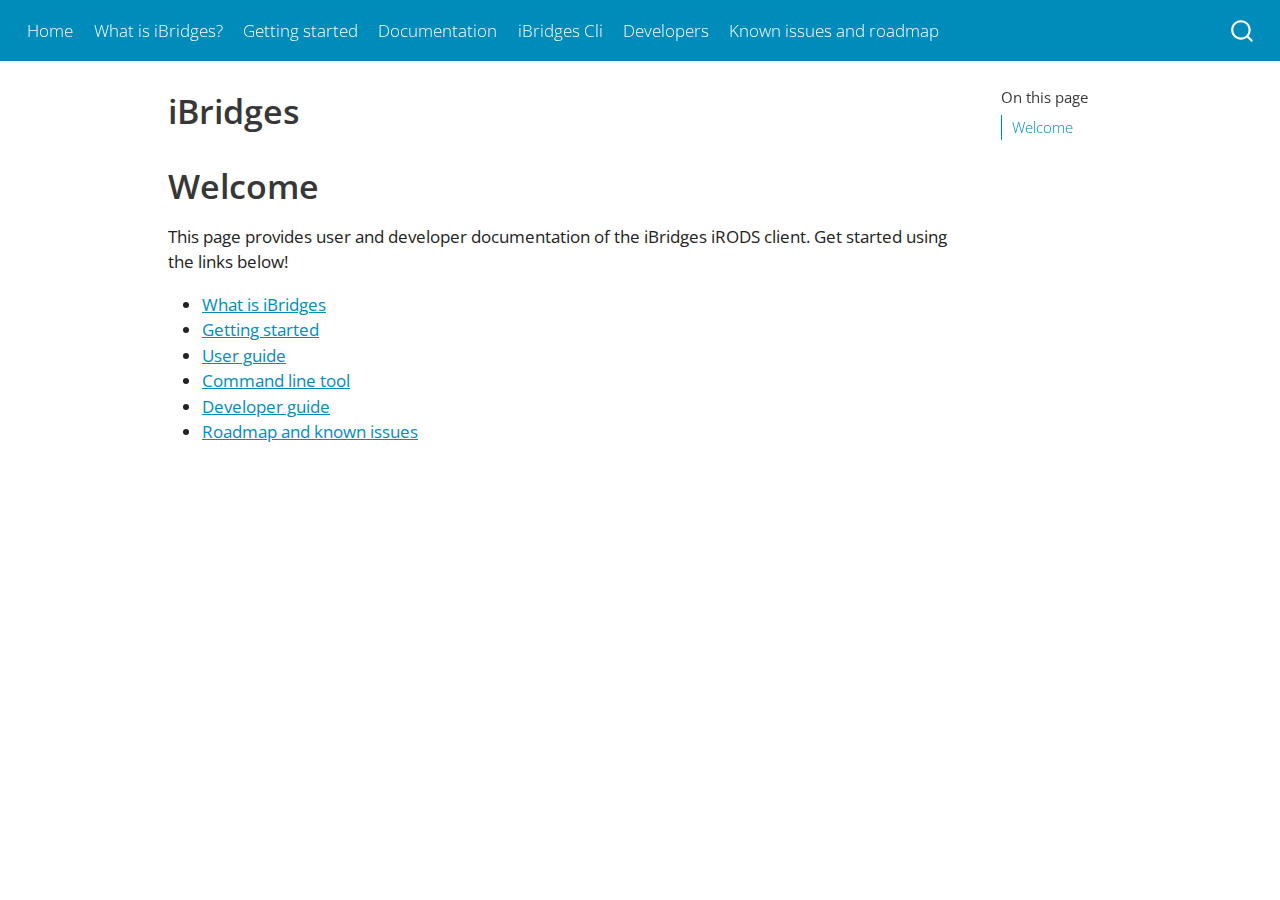
==== index.html @ d2ae9aab "Built site for gh-pages" ====
<!DOCTYPE html>
<html xmlns="http://www.w3.org/1999/xhtml" lang="en" xml:lang="en"><head>

<meta charset="utf-8">
<meta name="generator" content="quarto-1.3.361">

<meta name="viewport" content="width=device-width, initial-scale=1.0, user-scalable=yes">


<title>iBridges</title>
<style>
code{white-space: pre-wrap;}
span.smallcaps{font-variant: small-caps;}
div.columns{display: flex; gap: min(4vw, 1.5em);}
div.column{flex: auto; overflow-x: auto;}
div.hanging-indent{margin-left: 1.5em; text-indent: -1.5em;}
ul.task-list{list-style: none;}
ul.task-list li input[type="checkbox"] {
  width: 0.8em;
  margin: 0 0.8em 0.2em -1em; /* quarto-specific, see https://github.com/quarto-dev/quarto-cli/issues/4556 */ 
  vertical-align: middle;
}
</style>


<script src="site_libs/quarto-nav/quarto-nav.js"></script>
<script src="site_libs/quarto-nav/headroom.min.js"></script>
<script src="site_libs/clipboard/clipboard.min.js"></script>
<script src="site_libs/quarto-search/autocomplete.umd.js"></script>
<script src="site_libs/quarto-search/fuse.min.js"></script>
<script src="site_libs/quarto-search/quarto-search.js"></script>
<meta name="quarto:offset" content="./">
<script src="site_libs/quarto-html/quarto.js"></script>
<script src="site_libs/quarto-html/popper.min.js"></script>
<script src="site_libs/quarto-html/tippy.umd.min.js"></script>
<script src="site_libs/quarto-html/anchor.min.js"></script>
<link href="site_libs/quarto-html/tippy.css" rel="stylesheet">
<link href="site_libs/quarto-html/quarto-syntax-highlighting.css" rel="stylesheet" id="quarto-text-highlighting-styles">
<script src="site_libs/bootstrap/bootstrap.min.js"></script>
<link href="site_libs/bootstrap/bootstrap-icons.css" rel="stylesheet">
<link href="site_libs/bootstrap/bootstrap.min.css" rel="stylesheet" id="quarto-bootstrap" data-mode="light">
<script id="quarto-search-options" type="application/json">{
  "location": "navbar",
  "copy-button": false,
  "collapse-after": 3,
  "panel-placement": "end",
  "type": "overlay",
  "limit": 20,
  "language": {
    "search-no-results-text": "No results",
    "search-matching-documents-text": "matching documents",
    "search-copy-link-title": "Copy link to search",
    "search-hide-matches-text": "Hide additional matches",
    "search-more-match-text": "more match in this document",
    "search-more-matches-text": "more matches in this document",
    "search-clear-button-title": "Clear",
    "search-detached-cancel-button-title": "Cancel",
    "search-submit-button-title": "Submit",
    "search-label": "Search"
  }
}</script>


<link rel="stylesheet" href="_styles/styles.css">
</head>

<body class="nav-fixed">

<div id="quarto-search-results"></div>
  <header id="quarto-header" class="headroom fixed-top">
    <nav class="navbar navbar-expand-lg navbar-dark ">
      <div class="navbar-container container-fluid">
            <div id="quarto-search" class="" title="Search"></div>
          <button class="navbar-toggler" type="button" data-bs-toggle="collapse" data-bs-target="#navbarCollapse" aria-controls="navbarCollapse" aria-expanded="false" aria-label="Toggle navigation" onclick="if (window.quartoToggleHeadroom) { window.quartoToggleHeadroom(); }">
  <span class="navbar-toggler-icon"></span>
</button>
          <div class="collapse navbar-collapse" id="navbarCollapse">
            <ul class="navbar-nav navbar-nav-scroll me-auto">
  <li class="nav-item">
    <a class="nav-link active" href="./index.html" rel="" target="" aria-current="page">
 <span class="menu-text">Home</span></a>
  </li>  
  <li class="nav-item">
    <a class="nav-link" href="./docs/info.html" rel="" target="">
 <span class="menu-text">What is iBridges?</span></a>
  </li>  
  <li class="nav-item">
    <a class="nav-link" href="./docs/getting-started.html" rel="" target="">
 <span class="menu-text">Getting started</span></a>
  </li>  
  <li class="nav-item">
    <a class="nav-link" href="./docs/userdoc.html" rel="" target="">
 <span class="menu-text">Documentation</span></a>
  </li>  
  <li class="nav-item">
    <a class="nav-link" href="./docs/commandlineclient.html" rel="" target="">
 <span class="menu-text">iBridges Cli</span></a>
  </li>  
  <li class="nav-item">
    <a class="nav-link" href="./docs/developer.html" rel="" target="">
 <span class="menu-text">Developers</span></a>
  </li>  
  <li class="nav-item">
    <a class="nav-link" href="./docs/roadmap.html" rel="" target="">
 <span class="menu-text">Known issues and roadmap</span></a>
  </li>  
</ul>
            <div class="quarto-navbar-tools ms-auto">
</div>
          </div> <!-- /navcollapse -->
      </div> <!-- /container-fluid -->
    </nav>
</header>
<!-- content -->
<div id="quarto-content" class="quarto-container page-columns page-rows-contents page-layout-article page-navbar">
<!-- sidebar -->
<!-- margin-sidebar -->
    <div id="quarto-margin-sidebar" class="sidebar margin-sidebar">
        <nav id="TOC" role="doc-toc" class="toc-active">
    <h2 id="toc-title">On this page</h2>
   
  <ul>
  <li><a href="#welcome" id="toc-welcome" class="nav-link active" data-scroll-target="#welcome">Welcome</a></li>
  </ul>
</nav>
    </div>
<!-- main -->
<main class="content" id="quarto-document-content">

<header id="title-block-header" class="quarto-title-block default">
<div class="quarto-title">
<h1 class="title">iBridges</h1>
</div>



<div class="quarto-title-meta">

    
  
    
  </div>
  

</header>

<section id="welcome" class="level1">
<h1>Welcome</h1>
<p>This page provides user and developer documentation of the iBridges iRODS client. Get started using the links below!</p>
<ul>
<li><a href="./docs/info.html">What is iBridges</a></li>
<li><a href="./docs/getting-started.html">Getting started</a></li>
<li><a href="./docs/userdoc.html">User guide</a></li>
<li><a href="./docs/commandlineclient.html">Command line tool</a></li>
<li><a href="./docs/developer.html">Developer guide</a></li>
<li><a href="./docs/roadmap.html">Roadmap and known issues</a></li>
</ul>


</section>

</main> <!-- /main -->
<script id="quarto-html-after-body" type="application/javascript">
window.document.addEventListener("DOMContentLoaded", function (event) {
  const toggleBodyColorMode = (bsSheetEl) => {
    const mode = bsSheetEl.getAttribute("data-mode");
    const bodyEl = window.document.querySelector("body");
    if (mode === "dark") {
      bodyEl.classList.add("quarto-dark");
      bodyEl.classList.remove("quarto-light");
    } else {
      bodyEl.classList.add("quarto-light");
      bodyEl.classList.remove("quarto-dark");
    }
  }
  const toggleBodyColorPrimary = () => {
    const bsSheetEl = window.document.querySelector("link#quarto-bootstrap");
    if (bsSheetEl) {
      toggleBodyColorMode(bsSheetEl);
    }
  }
  toggleBodyColorPrimary();  
  const icon = "";
  const anchorJS = new window.AnchorJS();
  anchorJS.options = {
    placement: 'right',
    icon: icon
  };
  anchorJS.add('.anchored');
  const isCodeAnnotation = (el) => {
    for (const clz of el.classList) {
      if (clz.startsWith('code-annotation-')) {                     
        return true;
      }
    }
    return false;
  }
  const clipboard = new window.ClipboardJS('.code-copy-button', {
    text: function(trigger) {
      const codeEl = trigger.previousElementSibling.cloneNode(true);
      for (const childEl of codeEl.children) {
        if (isCodeAnnotation(childEl)) {
          childEl.remove();
        }
      }
      return codeEl.innerText;
    }
  });
  clipboard.on('success', function(e) {
    // button target
    const button = e.trigger;
    // don't keep focus
    button.blur();
    // flash "checked"
    button.classList.add('code-copy-button-checked');
    var currentTitle = button.getAttribute("title");
    button.setAttribute("title", "Copied!");
    let tooltip;
    if (window.bootstrap) {
      button.setAttribute("data-bs-toggle", "tooltip");
      button.setAttribute("data-bs-placement", "left");
      button.setAttribute("data-bs-title", "Copied!");
      tooltip = new bootstrap.Tooltip(button, 
        { trigger: "manual", 
          customClass: "code-copy-button-tooltip",
          offset: [0, -8]});
      tooltip.show();    
    }
    setTimeout(function() {
      if (tooltip) {
        tooltip.hide();
        button.removeAttribute("data-bs-title");
        button.removeAttribute("data-bs-toggle");
        button.removeAttribute("data-bs-placement");
      }
      button.setAttribute("title", currentTitle);
      button.classList.remove('code-copy-button-checked');
    }, 1000);
    // clear code selection
    e.clearSelection();
  });
  function tippyHover(el, contentFn) {
    const config = {
      allowHTML: true,
      content: contentFn,
      maxWidth: 500,
      delay: 100,
      arrow: false,
      appendTo: function(el) {
          return el.parentElement;
      },
      interactive: true,
      interactiveBorder: 10,
      theme: 'quarto',
      placement: 'bottom-start'
    };
    window.tippy(el, config); 
  }
  const noterefs = window.document.querySelectorAll('a[role="doc-noteref"]');
  for (var i=0; i<noterefs.length; i++) {
    const ref = noterefs[i];
    tippyHover(ref, function() {
      // use id or data attribute instead here
      let href = ref.getAttribute('data-footnote-href') || ref.getAttribute('href');
      try { href = new URL(href).hash; } catch {}
      const id = href.replace(/^#\/?/, "");
      const note = window.document.getElementById(id);
      return note.innerHTML;
    });
  }
      let selectedAnnoteEl;
      const selectorForAnnotation = ( cell, annotation) => {
        let cellAttr = 'data-code-cell="' + cell + '"';
        let lineAttr = 'data-code-annotation="' +  annotation + '"';
        const selector = 'span[' + cellAttr + '][' + lineAttr + ']';
        return selector;
      }
      const selectCodeLines = (annoteEl) => {
        const doc = window.document;
        const targetCell = annoteEl.getAttribute("data-target-cell");
        const targetAnnotation = annoteEl.getAttribute("data-target-annotation");
        const annoteSpan = window.document.querySelector(selectorForAnnotation(targetCell, targetAnnotation));
        const lines = annoteSpan.getAttribute("data-code-lines").split(",");
        const lineIds = lines.map((line) => {
          return targetCell + "-" + line;
        })
        let top = null;
        let height = null;
        let parent = null;
        if (lineIds.length > 0) {
            //compute the position of the single el (top and bottom and make a div)
            const el = window.document.getElementById(lineIds[0]);
            top = el.offsetTop;
            height = el.offsetHeight;
            parent = el.parentElement.parentElement;
          if (lineIds.length > 1) {
            const lastEl = window.document.getElementById(lineIds[lineIds.length - 1]);
            const bottom = lastEl.offsetTop + lastEl.offsetHeight;
            height = bottom - top;
          }
          if (top !== null && height !== null && parent !== null) {
            // cook up a div (if necessary) and position it 
            let div = window.document.getElementById("code-annotation-line-highlight");
            if (div === null) {
              div = window.document.createElement("div");
              div.setAttribute("id", "code-annotation-line-highlight");
              div.style.position = 'absolute';
              parent.appendChild(div);
            }
            div.style.top = top - 2 + "px";
            div.style.height = height + 4 + "px";
            let gutterDiv = window.document.getElementById("code-annotation-line-highlight-gutter");
            if (gutterDiv === null) {
              gutterDiv = window.document.createElement("div");
              gutterDiv.setAttribute("id", "code-annotation-line-highlight-gutter");
              gutterDiv.style.position = 'absolute';
              const codeCell = window.document.getElementById(targetCell);
              const gutter = codeCell.querySelector('.code-annotation-gutter');
              gutter.appendChild(gutterDiv);
            }
            gutterDiv.style.top = top - 2 + "px";
            gutterDiv.style.height = height + 4 + "px";
          }
          selectedAnnoteEl = annoteEl;
        }
      };
      const unselectCodeLines = () => {
        const elementsIds = ["code-annotation-line-highlight", "code-annotation-line-highlight-gutter"];
        elementsIds.forEach((elId) => {
          const div = window.document.getElementById(elId);
          if (div) {
            div.remove();
          }
        });
        selectedAnnoteEl = undefined;
      };
      // Attach click handler to the DT
      const annoteDls = window.document.querySelectorAll('dt[data-target-cell]');
      for (const annoteDlNode of annoteDls) {
        annoteDlNode.addEventListener('click', (event) => {
          const clickedEl = event.target;
          if (clickedEl !== selectedAnnoteEl) {
            unselectCodeLines();
            const activeEl = window.document.querySelector('dt[data-target-cell].code-annotation-active');
            if (activeEl) {
              activeEl.classList.remove('code-annotation-active');
            }
            selectCodeLines(clickedEl);
            clickedEl.classList.add('code-annotation-active');
          } else {
            // Unselect the line
            unselectCodeLines();
            clickedEl.classList.remove('code-annotation-active');
          }
        });
      }
  const findCites = (el) => {
    const parentEl = el.parentElement;
    if (parentEl) {
      const cites = parentEl.dataset.cites;
      if (cites) {
        return {
          el,
          cites: cites.split(' ')
        };
      } else {
        return findCites(el.parentElement)
      }
    } else {
      return undefined;
    }
  };
  var bibliorefs = window.document.querySelectorAll('a[role="doc-biblioref"]');
  for (var i=0; i<bibliorefs.length; i++) {
    const ref = bibliorefs[i];
    const citeInfo = findCites(ref);
    if (citeInfo) {
      tippyHover(citeInfo.el, function() {
        var popup = window.document.createElement('div');
        citeInfo.cites.forEach(function(cite) {
          var citeDiv = window.document.createElement('div');
          citeDiv.classList.add('hanging-indent');
          citeDiv.classList.add('csl-entry');
          var biblioDiv = window.document.getElementById('ref-' + cite);
          if (biblioDiv) {
            citeDiv.innerHTML = biblioDiv.innerHTML;
          }
          popup.appendChild(citeDiv);
        });
        return popup.innerHTML;
      });
    }
  }
});
</script>
</div> <!-- /content -->



</body></html>
---- site_libs/quarto-html/quarto-syntax-highlighting.css ----
/* quarto syntax highlight colors */
:root {
  --quarto-hl-ot-color: #003B4F;
  --quarto-hl-at-color: #657422;
  --quarto-hl-ss-color: #20794D;
  --quarto-hl-an-color: #5E5E5E;
  --quarto-hl-fu-color: #4758AB;
  --quarto-hl-st-color: #20794D;
  --quarto-hl-cf-color: #003B4F;
  --quarto-hl-op-color: #5E5E5E;
  --quarto-hl-er-color: #AD0000;
  --quarto-hl-bn-color: #AD0000;
  --quarto-hl-al-color: #AD0000;
  --quarto-hl-va-color: #111111;
  --quarto-hl-bu-color: inherit;
  --quarto-hl-ex-color: inherit;
  --quarto-hl-pp-color: #AD0000;
  --quarto-hl-in-color: #5E5E5E;
  --quarto-hl-vs-color: #20794D;
  --quarto-hl-wa-color: #5E5E5E;
  --quarto-hl-do-color: #5E5E5E;
  --quarto-hl-im-color: #00769E;
  --quarto-hl-ch-color: #20794D;
  --quarto-hl-dt-color: #AD0000;
  --quarto-hl-fl-color: #AD0000;
  --quarto-hl-co-color: #5E5E5E;
  --quarto-hl-cv-color: #5E5E5E;
  --quarto-hl-cn-color: #8f5902;
  --quarto-hl-sc-color: #5E5E5E;
  --quarto-hl-dv-color: #AD0000;
  --quarto-hl-kw-color: #003B4F;
}

/* other quarto variables */
:root {
  --quarto-font-monospace: SFMono-Regular, Menlo, Monaco, Consolas, "Liberation Mono", "Courier New", monospace;
}

pre > code.sourceCode > span {
  color: #003B4F;
}

code span {
  color: #003B4F;
}

code.sourceCode > span {
  color: #003B4F;
}

div.sourceCode,
div.sourceCode pre.sourceCode {
  color: #003B4F;
}

code span.ot {
  color: #003B4F;
  font-style: inherit;
}

code span.at {
  color: #657422;
  font-style: inherit;
}

code span.ss {
  color: #20794D;
  font-style: inherit;
}

code span.an {
  color: #5E5E5E;
  font-style: inherit;
}

code span.fu {
  color: #4758AB;
  font-style: inherit;
}

code span.st {
  color: #20794D;
  font-style: inherit;
}

code span.cf {
  color: #003B4F;
  font-style: inherit;
}

code span.op {
  color: #5E5E5E;
  font-style: inherit;
}

code span.er {
  color: #AD0000;
  font-style: inherit;
}

code span.bn {
  color: #AD0000;
  font-style: inherit;
}

code span.al {
  color: #AD0000;
  font-style: inherit;
}

code span.va {
  color: #111111;
  font-style: inherit;
}

code span.bu {
  font-style: inherit;
}

code span.ex {
  font-style: inherit;
}

code span.pp {
  color: #AD0000;
  font-style: inherit;
}

code span.in {
  color: #5E5E5E;
  font-style: inherit;
}

code span.vs {
  color: #20794D;
  font-style: inherit;
}

code span.wa {
  color: #5E5E5E;
  font-style: italic;
}

code span.do {
  color: #5E5E5E;
  font-style: italic;
}

code span.im {
  color: #00769E;
  font-style: inherit;
}

code span.ch {
  color: #20794D;
  font-style: inherit;
}

code span.dt {
  color: #AD0000;
  font-style: inherit;
}

code span.fl {
  color: #AD0000;
  font-style: inherit;
}

code span.co {
  color: #5E5E5E;
  font-style: inherit;
}

code span.cv {
  color: #5E5E5E;
  font-style: italic;
}

code span.cn {
  color: #8f5902;
  font-style: inherit;
}

code span.sc {
  color: #5E5E5E;
  font-style: inherit;
}

code span.dv {
  color: #AD0000;
  font-style: inherit;
}

code span.kw {
  color: #003B4F;
  font-style: inherit;
}

.prevent-inlining {
  content: "</";
}

/*# sourceMappingURL=debc5d5d77c3f9108843748ff7464032.css.map */
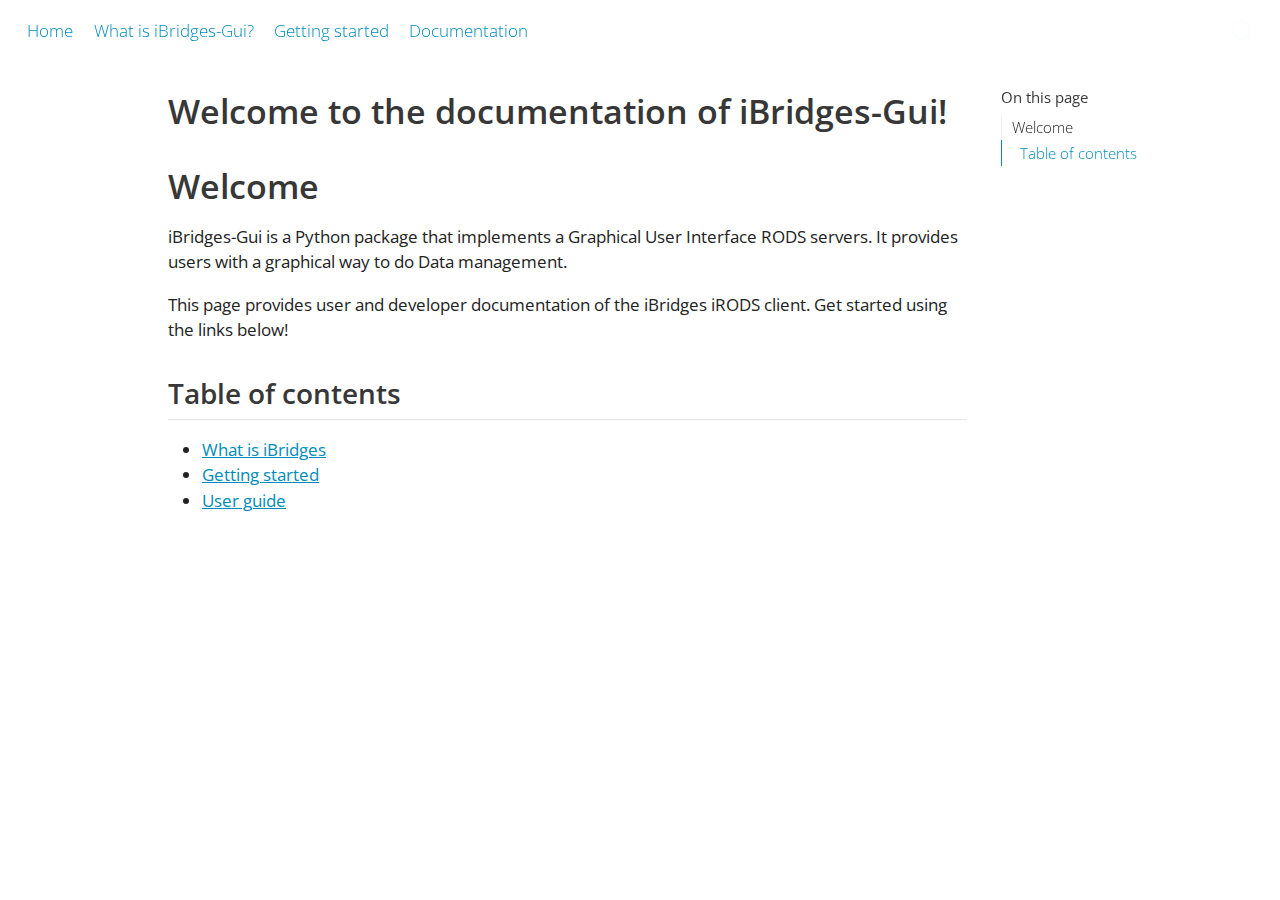
==== commit 982d6d6d: "Built site for gh-pages" ====
--- a/index.html
+++ b/index.html
@@ -2,12 +2,12 @@
 <html xmlns="http://www.w3.org/1999/xhtml" lang="en" xml:lang="en"><head>
 
 <meta charset="utf-8">
-<meta name="generator" content="quarto-1.3.361">
+<meta name="generator" content="quarto-1.4.556">
 
 <meta name="viewport" content="width=device-width, initial-scale=1.0, user-scalable=yes">
 
 
-<title>iBridges</title>
+<title>Welcome to the documentation of iBridges-Gui!</title>
 <style>
 code{white-space: pre-wrap;}
 span.smallcaps{font-variant: small-caps;}
@@ -45,7 +45,13 @@
   "collapse-after": 3,
   "panel-placement": "end",
   "type": "overlay",
-  "limit": 20,
+  "limit": 50,
+  "keyboard-shortcut": [
+    "f",
+    "/",
+    "s"
+  ],
+  "show-item-context": false,
   "language": {
     "search-no-results-text": "No results",
     "search-matching-documents-text": "matching documents",
@@ -54,6 +60,7 @@
     "search-more-match-text": "more match in this document",
     "search-more-matches-text": "more matches in this document",
     "search-clear-button-title": "Clear",
+    "search-text-placeholder": "",
     "search-detached-cancel-button-title": "Cancel",
     "search-submit-button-title": "Submit",
     "search-label": "Search"
@@ -68,7 +75,7 @@
 
 <div id="quarto-search-results"></div>
   <header id="quarto-header" class="headroom fixed-top">
-    <nav class="navbar navbar-expand-lg navbar-dark ">
+    <nav class="navbar navbar-expand-lg " data-bs-theme="dark">
       <div class="navbar-container container-fluid">
             <div id="quarto-search" class="" title="Search"></div>
           <button class="navbar-toggler" type="button" data-bs-toggle="collapse" data-bs-target="#navbarCollapse" aria-controls="navbarCollapse" aria-expanded="false" aria-label="Toggle navigation" onclick="if (window.quartoToggleHeadroom) { window.quartoToggleHeadroom(); }">
@@ -77,37 +84,25 @@
           <div class="collapse navbar-collapse" id="navbarCollapse">
             <ul class="navbar-nav navbar-nav-scroll me-auto">
   <li class="nav-item">
-    <a class="nav-link active" href="./index.html" rel="" target="" aria-current="page">
- <span class="menu-text">Home</span></a>
+    <a class="nav-link active" href="./index.html" aria-current="page"> 
+<span class="menu-text">Home</span></a>
   </li>  
   <li class="nav-item">
-    <a class="nav-link" href="./docs/info.html" rel="" target="">
- <span class="menu-text">What is iBridges?</span></a>
+    <a class="nav-link" href="./docs/info.html"> 
+<span class="menu-text">What is iBridges-Gui?</span></a>
   </li>  
   <li class="nav-item">
-    <a class="nav-link" href="./docs/getting-started.html" rel="" target="">
- <span class="menu-text">Getting started</span></a>
+    <a class="nav-link" href="./docs/getting-started.html"> 
+<span class="menu-text">Getting started</span></a>
   </li>  
   <li class="nav-item">
-    <a class="nav-link" href="./docs/userdoc.html" rel="" target="">
- <span class="menu-text">Documentation</span></a>
-  </li>  
-  <li class="nav-item">
-    <a class="nav-link" href="./docs/commandlineclient.html" rel="" target="">
- <span class="menu-text">iBridges Cli</span></a>
-  </li>  
-  <li class="nav-item">
-    <a class="nav-link" href="./docs/developer.html" rel="" target="">
- <span class="menu-text">Developers</span></a>
-  </li>  
-  <li class="nav-item">
-    <a class="nav-link" href="./docs/roadmap.html" rel="" target="">
- <span class="menu-text">Known issues and roadmap</span></a>
+    <a class="nav-link" href="./docs/userdoc.html"> 
+<span class="menu-text">Documentation</span></a>
   </li>  
 </ul>
-            <div class="quarto-navbar-tools ms-auto">
+          </div> <!-- /navcollapse -->
+          <div class="quarto-navbar-tools">
 </div>
-          </div> <!-- /navcollapse -->
       </div> <!-- /container-fluid -->
     </nav>
 </header>
@@ -120,7 +115,10 @@
     <h2 id="toc-title">On this page</h2>
    
   <ul>
-  <li><a href="#welcome" id="toc-welcome" class="nav-link active" data-scroll-target="#welcome">Welcome</a></li>
+  <li><a href="#welcome" id="toc-welcome" class="nav-link active" data-scroll-target="#welcome">Welcome</a>
+  <ul class="collapse">
+  <li><a href="#table-of-contents" id="toc-table-of-contents" class="nav-link" data-scroll-target="#table-of-contents">Table of contents</a></li>
+  </ul></li>
   </ul>
 </nav>
     </div>
@@ -129,7 +127,7 @@
 
 <header id="title-block-header" class="quarto-title-block default">
 <div class="quarto-title">
-<h1 class="title">iBridges</h1>
+<h1 class="title">Welcome to the documentation of iBridges-Gui!</h1>
 </div>
 
 
@@ -142,21 +140,24 @@
   </div>
   
 
+
 </header>
+
 
 <section id="welcome" class="level1">
 <h1>Welcome</h1>
+<p>iBridges-Gui is a Python package that implements a Graphical User Interface RODS servers. It provides users with a graphical way to do Data management.</p>
 <p>This page provides user and developer documentation of the iBridges iRODS client. Get started using the links below!</p>
+<section id="table-of-contents" class="level2">
+<h2 class="anchored" data-anchor-id="table-of-contents">Table of contents</h2>
 <ul>
 <li><a href="./docs/info.html">What is iBridges</a></li>
 <li><a href="./docs/getting-started.html">Getting started</a></li>
 <li><a href="./docs/userdoc.html">User guide</a></li>
-<li><a href="./docs/commandlineclient.html">Command line tool</a></li>
-<li><a href="./docs/developer.html">Developer guide</a></li>
-<li><a href="./docs/roadmap.html">Roadmap and known issues</a></li>
 </ul>
 
 
+</section>
 </section>
 
 </main> <!-- /main -->
@@ -239,10 +240,27 @@
     // clear code selection
     e.clearSelection();
   });
-  function tippyHover(el, contentFn) {
+    var localhostRegex = new RegExp(/^(?:http|https):\/\/localhost\:?[0-9]*\//);
+    var mailtoRegex = new RegExp(/^mailto:/);
+      var filterRegex = new RegExp("https:\/\/chStaiger\.github\.io\/iBridges-Gui\/");
+    var isInternal = (href) => {
+        return filterRegex.test(href) || localhostRegex.test(href) || mailtoRegex.test(href);
+    }
+    // Inspect non-navigation links and adorn them if external
+ 	var links = window.document.querySelectorAll('a[href]:not(.nav-link):not(.navbar-brand):not(.toc-action):not(.sidebar-link):not(.sidebar-item-toggle):not(.pagination-link):not(.no-external):not([aria-hidden]):not(.dropdown-item):not(.quarto-navigation-tool)');
+    for (var i=0; i<links.length; i++) {
+      const link = links[i];
+      if (!isInternal(link.href)) {
+        // undo the damage that might have been done by quarto-nav.js in the case of
+        // links that we want to consider external
+        if (link.dataset.originalHref !== undefined) {
+          link.href = link.dataset.originalHref;
+        }
+      }
+    }
+  function tippyHover(el, contentFn, onTriggerFn, onUntriggerFn) {
     const config = {
       allowHTML: true,
-      content: contentFn,
       maxWidth: 500,
       delay: 100,
       arrow: false,
@@ -252,8 +270,17 @@
       interactive: true,
       interactiveBorder: 10,
       theme: 'quarto',
-      placement: 'bottom-start'
+      placement: 'bottom-start',
     };
+    if (contentFn) {
+      config.content = contentFn;
+    }
+    if (onTriggerFn) {
+      config.onTrigger = onTriggerFn;
+    }
+    if (onUntriggerFn) {
+      config.onUntrigger = onUntriggerFn;
+    }
     window.tippy(el, config); 
   }
   const noterefs = window.document.querySelectorAll('a[role="doc-noteref"]');
@@ -265,7 +292,130 @@
       try { href = new URL(href).hash; } catch {}
       const id = href.replace(/^#\/?/, "");
       const note = window.document.getElementById(id);
-      return note.innerHTML;
+      if (note) {
+        return note.innerHTML;
+      } else {
+        return "";
+      }
+    });
+  }
+  const xrefs = window.document.querySelectorAll('a.quarto-xref');
+  const processXRef = (id, note) => {
+    // Strip column container classes
+    const stripColumnClz = (el) => {
+      el.classList.remove("page-full", "page-columns");
+      if (el.children) {
+        for (const child of el.children) {
+          stripColumnClz(child);
+        }
+      }
+    }
+    stripColumnClz(note)
+    if (id === null || id.startsWith('sec-')) {
+      // Special case sections, only their first couple elements
+      const container = document.createElement("div");
+      if (note.children && note.children.length > 2) {
+        container.appendChild(note.children[0].cloneNode(true));
+        for (let i = 1; i < note.children.length; i++) {
+          const child = note.children[i];
+          if (child.tagName === "P" && child.innerText === "") {
+            continue;
+          } else {
+            container.appendChild(child.cloneNode(true));
+            break;
+          }
+        }
+        if (window.Quarto?.typesetMath) {
+          window.Quarto.typesetMath(container);
+        }
+        return container.innerHTML
+      } else {
+        if (window.Quarto?.typesetMath) {
+          window.Quarto.typesetMath(note);
+        }
+        return note.innerHTML;
+      }
+    } else {
+      // Remove any anchor links if they are present
+      const anchorLink = note.querySelector('a.anchorjs-link');
+      if (anchorLink) {
+        anchorLink.remove();
+      }
+      if (window.Quarto?.typesetMath) {
+        window.Quarto.typesetMath(note);
+      }
+      // TODO in 1.5, we should make sure this works without a callout special case
+      if (note.classList.contains("callout")) {
+        return note.outerHTML;
+      } else {
+        return note.innerHTML;
+      }
+    }
+  }
+  for (var i=0; i<xrefs.length; i++) {
+    const xref = xrefs[i];
+    tippyHover(xref, undefined, function(instance) {
+      instance.disable();
+      let url = xref.getAttribute('href');
+      let hash = undefined; 
+      if (url.startsWith('#')) {
+        hash = url;
+      } else {
+        try { hash = new URL(url).hash; } catch {}
+      }
+      if (hash) {
+        const id = hash.replace(/^#\/?/, "");
+        const note = window.document.getElementById(id);
+        if (note !== null) {
+          try {
+            const html = processXRef(id, note.cloneNode(true));
+            instance.setContent(html);
+          } finally {
+            instance.enable();
+            instance.show();
+          }
+        } else {
+          // See if we can fetch this
+          fetch(url.split('#')[0])
+          .then(res => res.text())
+          .then(html => {
+            const parser = new DOMParser();
+            const htmlDoc = parser.parseFromString(html, "text/html");
+            const note = htmlDoc.getElementById(id);
+            if (note !== null) {
+              const html = processXRef(id, note);
+              instance.setContent(html);
+            } 
+          }).finally(() => {
+            instance.enable();
+            instance.show();
+          });
+        }
+      } else {
+        // See if we can fetch a full url (with no hash to target)
+        // This is a special case and we should probably do some content thinning / targeting
+        fetch(url)
+        .then(res => res.text())
+        .then(html => {
+          const parser = new DOMParser();
+          const htmlDoc = parser.parseFromString(html, "text/html");
+          const note = htmlDoc.querySelector('main.content');
+          if (note !== null) {
+            // This should only happen for chapter cross references
+            // (since there is no id in the URL)
+            // remove the first header
+            if (note.children.length > 0 && note.children[0].tagName === "HEADER") {
+              note.children[0].remove();
+            }
+            const html = processXRef(null, note);
+            instance.setContent(html);
+          } 
+        }).finally(() => {
+          instance.enable();
+          instance.show();
+        });
+      }
+    }, function(instance) {
     });
   }
       let selectedAnnoteEl;
@@ -309,6 +459,7 @@
             }
             div.style.top = top - 2 + "px";
             div.style.height = height + 4 + "px";
+            div.style.left = 0;
             let gutterDiv = window.document.getElementById("code-annotation-line-highlight-gutter");
             if (gutterDiv === null) {
               gutterDiv = window.document.createElement("div");
@@ -334,6 +485,32 @@
         });
         selectedAnnoteEl = undefined;
       };
+        // Handle positioning of the toggle
+    window.addEventListener(
+      "resize",
+      throttle(() => {
+        elRect = undefined;
+        if (selectedAnnoteEl) {
+          selectCodeLines(selectedAnnoteEl);
+        }
+      }, 10)
+    );
+    function throttle(fn, ms) {
+    let throttle = false;
+    let timer;
+      return (...args) => {
+        if(!throttle) { // first call gets through
+            fn.apply(this, args);
+            throttle = true;
+        } else { // all the others get throttled
+            if(timer) clearTimeout(timer); // cancel #2
+            timer = setTimeout(() => {
+              fn.apply(this, args);
+              timer = throttle = false;
+            }, ms);
+        }
+      };
+    }
       // Attach click handler to the DT
       const annoteDls = window.document.querySelectorAll('dt[data-target-cell]');
       for (const annoteDlNode of annoteDls) {
@@ -397,4 +574,5 @@
 
 
 
+
 </body></html>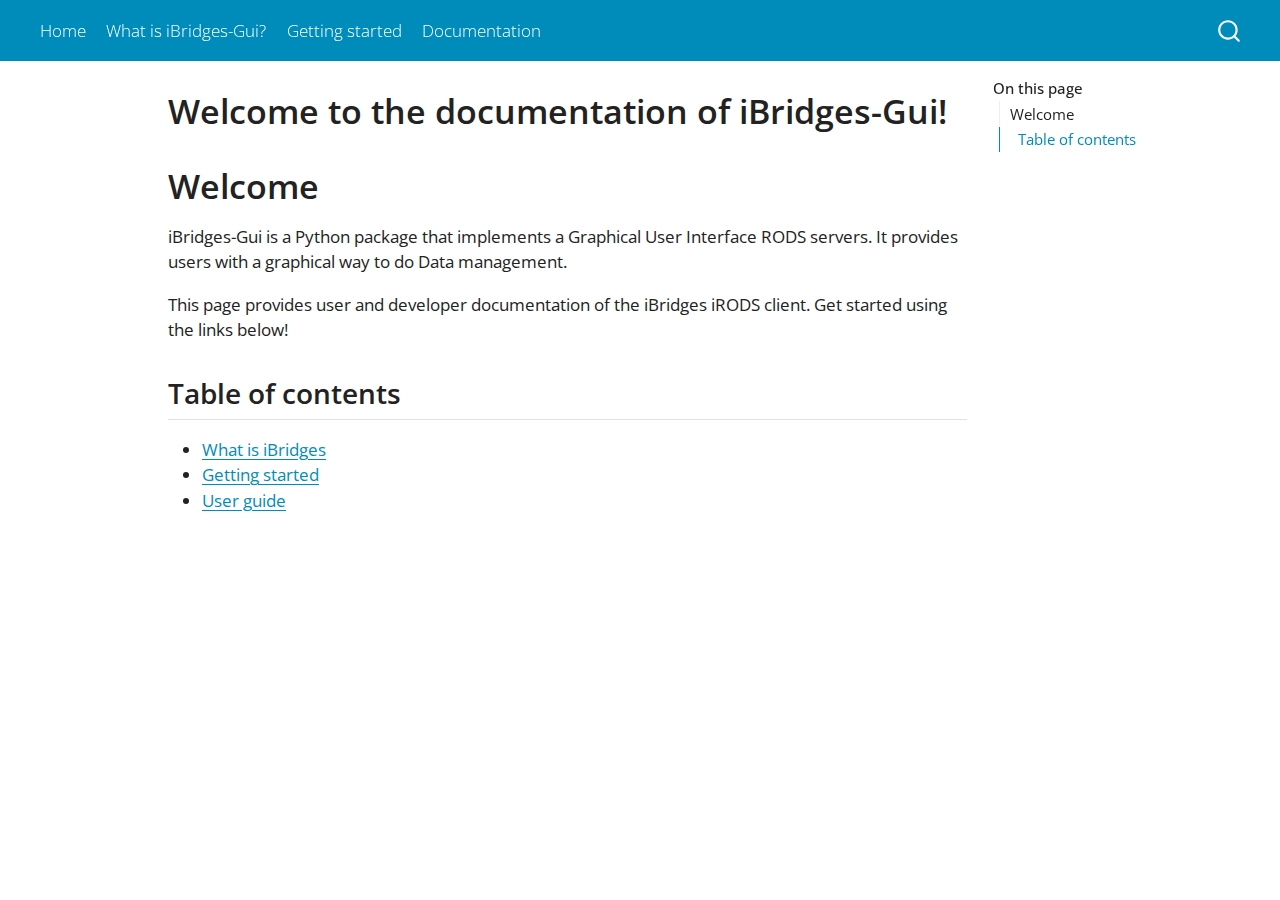
==== commit d9aae085: "Built site for gh-pages" ====
--- a/index.html
+++ b/index.html
@@ -2,7 +2,7 @@
 <html xmlns="http://www.w3.org/1999/xhtml" lang="en" xml:lang="en"><head>
 
 <meta charset="utf-8">
-<meta name="generator" content="quarto-1.4.556">
+<meta name="generator" content="quarto-1.5.55">
 
 <meta name="viewport" content="width=device-width, initial-scale=1.0, user-scalable=yes">
 
@@ -78,7 +78,7 @@
     <nav class="navbar navbar-expand-lg " data-bs-theme="dark">
       <div class="navbar-container container-fluid">
             <div id="quarto-search" class="" title="Search"></div>
-          <button class="navbar-toggler" type="button" data-bs-toggle="collapse" data-bs-target="#navbarCollapse" aria-controls="navbarCollapse" aria-expanded="false" aria-label="Toggle navigation" onclick="if (window.quartoToggleHeadroom) { window.quartoToggleHeadroom(); }">
+          <button class="navbar-toggler" type="button" data-bs-toggle="collapse" data-bs-target="#navbarCollapse" aria-controls="navbarCollapse" role="menu" aria-expanded="false" aria-label="Toggle navigation" onclick="if (window.quartoToggleHeadroom) { window.quartoToggleHeadroom(); }">
   <span class="navbar-toggler-icon"></span>
 </button>
           <div class="collapse navbar-collapse" id="navbarCollapse">
@@ -101,7 +101,7 @@
   </li>  
 </ul>
           </div> <!-- /navcollapse -->
-          <div class="quarto-navbar-tools">
+            <div class="quarto-navbar-tools">
 </div>
       </div> <!-- /container-fluid -->
     </nav>
@@ -196,18 +196,7 @@
     }
     return false;
   }
-  const clipboard = new window.ClipboardJS('.code-copy-button', {
-    text: function(trigger) {
-      const codeEl = trigger.previousElementSibling.cloneNode(true);
-      for (const childEl of codeEl.children) {
-        if (isCodeAnnotation(childEl)) {
-          childEl.remove();
-        }
-      }
-      return codeEl.innerText;
-    }
-  });
-  clipboard.on('success', function(e) {
+  const onCopySuccess = function(e) {
     // button target
     const button = e.trigger;
     // don't keep focus
@@ -239,7 +228,29 @@
     }, 1000);
     // clear code selection
     e.clearSelection();
+  }
+  const getTextToCopy = function(trigger) {
+      const codeEl = trigger.previousElementSibling.cloneNode(true);
+      for (const childEl of codeEl.children) {
+        if (isCodeAnnotation(childEl)) {
+          childEl.remove();
+        }
+      }
+      return codeEl.innerText;
+  }
+  const clipboard = new window.ClipboardJS('.code-copy-button:not([data-in-quarto-modal])', {
+    text: getTextToCopy
   });
+  clipboard.on('success', onCopySuccess);
+  if (window.document.getElementById('quarto-embedded-source-code-modal')) {
+    // For code content inside modals, clipBoardJS needs to be initialized with a container option
+    // TODO: Check when it could be a function (https://github.com/zenorocha/clipboard.js/issues/860)
+    const clipboardModal = new window.ClipboardJS('.code-copy-button[data-in-quarto-modal]', {
+      text: getTextToCopy,
+      container: window.document.getElementById('quarto-embedded-source-code-modal')
+    });
+    clipboardModal.on('success', onCopySuccess);
+  }
     var localhostRegex = new RegExp(/^(?:http|https):\/\/localhost\:?[0-9]*\//);
     var mailtoRegex = new RegExp(/^mailto:/);
       var filterRegex = new RegExp("https:\/\/chStaiger\.github\.io\/iBridges-Gui\/");
@@ -247,7 +258,7 @@
         return filterRegex.test(href) || localhostRegex.test(href) || mailtoRegex.test(href);
     }
     // Inspect non-navigation links and adorn them if external
- 	var links = window.document.querySelectorAll('a[href]:not(.nav-link):not(.navbar-brand):not(.toc-action):not(.sidebar-link):not(.sidebar-item-toggle):not(.pagination-link):not(.no-external):not([aria-hidden]):not(.dropdown-item):not(.quarto-navigation-tool)');
+ 	var links = window.document.querySelectorAll('a[href]:not(.nav-link):not(.navbar-brand):not(.toc-action):not(.sidebar-link):not(.sidebar-item-toggle):not(.pagination-link):not(.no-external):not([aria-hidden]):not(.dropdown-item):not(.quarto-navigation-tool):not(.about-link)');
     for (var i=0; i<links.length; i++) {
       const link = links[i];
       if (!isInternal(link.href)) {
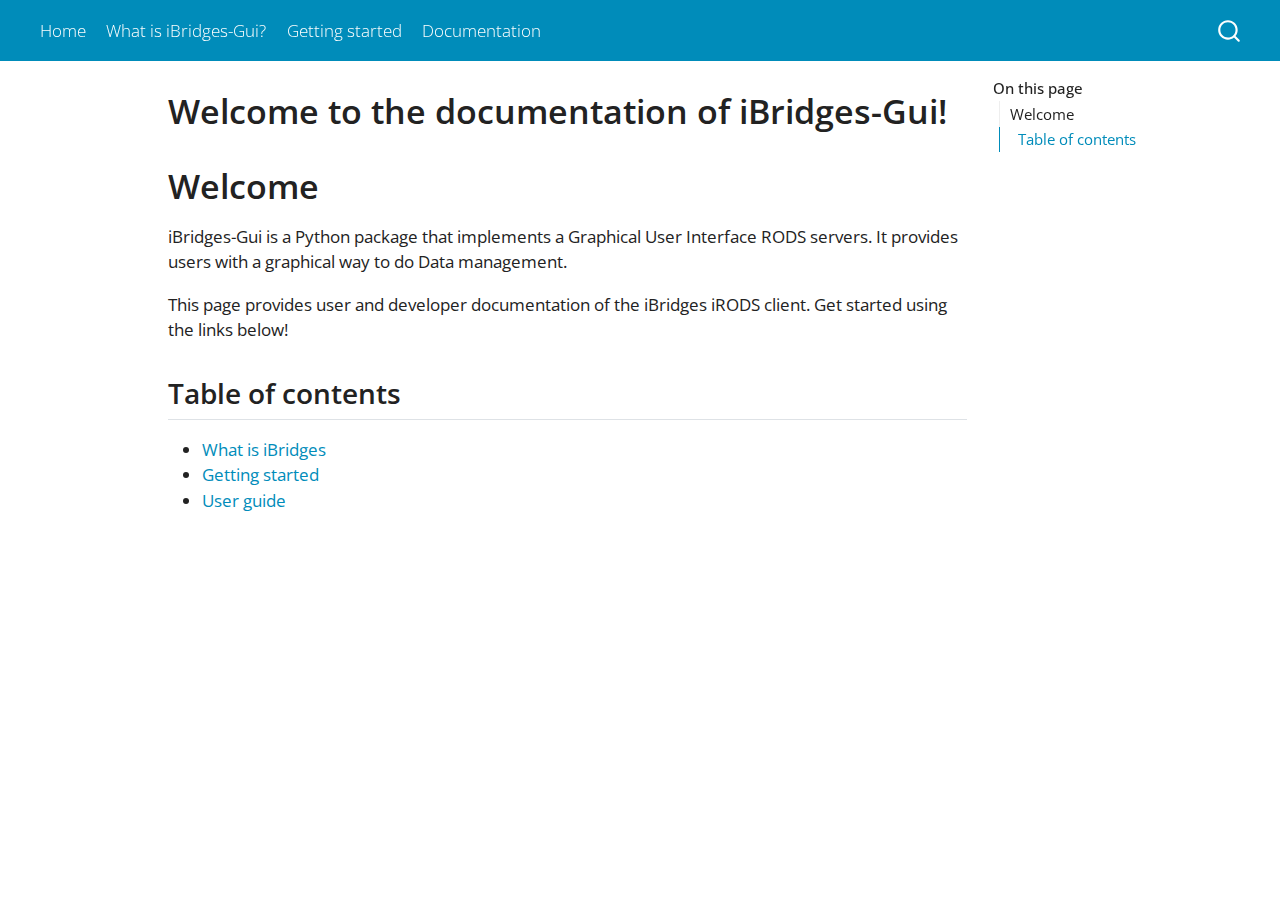
==== commit 858af6c0: "Built site for gh-pages" ====
--- a/index.html
+++ b/index.html
@@ -2,7 +2,7 @@
 <html xmlns="http://www.w3.org/1999/xhtml" lang="en" xml:lang="en"><head>
 
 <meta charset="utf-8">
-<meta name="generator" content="quarto-1.5.55">
+<meta name="generator" content="quarto-1.6.37">
 
 <meta name="viewport" content="width=device-width, initial-scale=1.0, user-scalable=yes">
 
@@ -35,10 +35,10 @@
 <script src="site_libs/quarto-html/tippy.umd.min.js"></script>
 <script src="site_libs/quarto-html/anchor.min.js"></script>
 <link href="site_libs/quarto-html/tippy.css" rel="stylesheet">
-<link href="site_libs/quarto-html/quarto-syntax-highlighting.css" rel="stylesheet" id="quarto-text-highlighting-styles">
+<link href="site_libs/quarto-html/quarto-syntax-highlighting-29e2c20b02301cfff04dc8050bf30c7e.css" rel="stylesheet" id="quarto-text-highlighting-styles">
 <script src="site_libs/bootstrap/bootstrap.min.js"></script>
 <link href="site_libs/bootstrap/bootstrap-icons.css" rel="stylesheet">
-<link href="site_libs/bootstrap/bootstrap.min.css" rel="stylesheet" id="quarto-bootstrap" data-mode="light">
+<link href="site_libs/bootstrap/bootstrap-b1babad3a5c88850fd2e51a80e1b58f0.min.css" rel="stylesheet" append-hash="true" id="quarto-bootstrap" data-mode="light">
 <script id="quarto-search-options" type="application/json">{
   "location": "navbar",
   "copy-button": false,
@@ -243,8 +243,6 @@
   });
   clipboard.on('success', onCopySuccess);
   if (window.document.getElementById('quarto-embedded-source-code-modal')) {
-    // For code content inside modals, clipBoardJS needs to be initialized with a container option
-    // TODO: Check when it could be a function (https://github.com/zenorocha/clipboard.js/issues/860)
     const clipboardModal = new window.ClipboardJS('.code-copy-button[data-in-quarto-modal]', {
       text: getTextToCopy,
       container: window.document.getElementById('quarto-embedded-source-code-modal')
@@ -253,7 +251,7 @@
   }
     var localhostRegex = new RegExp(/^(?:http|https):\/\/localhost\:?[0-9]*\//);
     var mailtoRegex = new RegExp(/^mailto:/);
-      var filterRegex = new RegExp("https:\/\/chStaiger\.github\.io\/iBridges-Gui\/");
+      var filterRegex = new RegExp("https:\/\/iBridges-for-iRODS\.github\.io\/iBridges-GUI\/");
     var isInternal = (href) => {
         return filterRegex.test(href) || localhostRegex.test(href) || mailtoRegex.test(href);
     }
@@ -355,7 +353,6 @@
       if (window.Quarto?.typesetMath) {
         window.Quarto.typesetMath(note);
       }
-      // TODO in 1.5, we should make sure this works without a callout special case
       if (note.classList.contains("callout")) {
         return note.outerHTML;
       } else {
--- a/site_libs/quarto-html/quarto-syntax-highlighting-29e2c20b02301cfff04dc8050bf30c7e.css
+++ b/site_libs/quarto-html/quarto-syntax-highlighting-29e2c20b02301cfff04dc8050bf30c7e.css
@@ -0,0 +1,205 @@
+/* quarto syntax highlight colors */
+:root {
+  --quarto-hl-ot-color: #003B4F;
+  --quarto-hl-at-color: #657422;
+  --quarto-hl-ss-color: #20794D;
+  --quarto-hl-an-color: #5E5E5E;
+  --quarto-hl-fu-color: #4758AB;
+  --quarto-hl-st-color: #20794D;
+  --quarto-hl-cf-color: #003B4F;
+  --quarto-hl-op-color: #5E5E5E;
+  --quarto-hl-er-color: #AD0000;
+  --quarto-hl-bn-color: #AD0000;
+  --quarto-hl-al-color: #AD0000;
+  --quarto-hl-va-color: #111111;
+  --quarto-hl-bu-color: inherit;
+  --quarto-hl-ex-color: inherit;
+  --quarto-hl-pp-color: #AD0000;
+  --quarto-hl-in-color: #5E5E5E;
+  --quarto-hl-vs-color: #20794D;
+  --quarto-hl-wa-color: #5E5E5E;
+  --quarto-hl-do-color: #5E5E5E;
+  --quarto-hl-im-color: #00769E;
+  --quarto-hl-ch-color: #20794D;
+  --quarto-hl-dt-color: #AD0000;
+  --quarto-hl-fl-color: #AD0000;
+  --quarto-hl-co-color: #5E5E5E;
+  --quarto-hl-cv-color: #5E5E5E;
+  --quarto-hl-cn-color: #8f5902;
+  --quarto-hl-sc-color: #5E5E5E;
+  --quarto-hl-dv-color: #AD0000;
+  --quarto-hl-kw-color: #003B4F;
+}
+
+/* other quarto variables */
+:root {
+  --quarto-font-monospace: SFMono-Regular, Menlo, Monaco, Consolas, "Liberation Mono", "Courier New", monospace;
+}
+
+pre > code.sourceCode > span {
+  color: #003B4F;
+}
+
+code span {
+  color: #003B4F;
+}
+
+code.sourceCode > span {
+  color: #003B4F;
+}
+
+div.sourceCode,
+div.sourceCode pre.sourceCode {
+  color: #003B4F;
+}
+
+code span.ot {
+  color: #003B4F;
+  font-style: inherit;
+}
+
+code span.at {
+  color: #657422;
+  font-style: inherit;
+}
+
+code span.ss {
+  color: #20794D;
+  font-style: inherit;
+}
+
+code span.an {
+  color: #5E5E5E;
+  font-style: inherit;
+}
+
+code span.fu {
+  color: #4758AB;
+  font-style: inherit;
+}
+
+code span.st {
+  color: #20794D;
+  font-style: inherit;
+}
+
+code span.cf {
+  color: #003B4F;
+  font-weight: bold;
+  font-style: inherit;
+}
+
+code span.op {
+  color: #5E5E5E;
+  font-style: inherit;
+}
+
+code span.er {
+  color: #AD0000;
+  font-style: inherit;
+}
+
+code span.bn {
+  color: #AD0000;
+  font-style: inherit;
+}
+
+code span.al {
+  color: #AD0000;
+  font-style: inherit;
+}
+
+code span.va {
+  color: #111111;
+  font-style: inherit;
+}
+
+code span.bu {
+  font-style: inherit;
+}
+
+code span.ex {
+  font-style: inherit;
+}
+
+code span.pp {
+  color: #AD0000;
+  font-style: inherit;
+}
+
+code span.in {
+  color: #5E5E5E;
+  font-style: inherit;
+}
+
+code span.vs {
+  color: #20794D;
+  font-style: inherit;
+}
+
+code span.wa {
+  color: #5E5E5E;
+  font-style: italic;
+}
+
+code span.do {
+  color: #5E5E5E;
+  font-style: italic;
+}
+
+code span.im {
+  color: #00769E;
+  font-style: inherit;
+}
+
+code span.ch {
+  color: #20794D;
+  font-style: inherit;
+}
+
+code span.dt {
+  color: #AD0000;
+  font-style: inherit;
+}
+
+code span.fl {
+  color: #AD0000;
+  font-style: inherit;
+}
+
+code span.co {
+  color: #5E5E5E;
+  font-style: inherit;
+}
+
+code span.cv {
+  color: #5E5E5E;
+  font-style: italic;
+}
+
+code span.cn {
+  color: #8f5902;
+  font-style: inherit;
+}
+
+code span.sc {
+  color: #5E5E5E;
+  font-style: inherit;
+}
+
+code span.dv {
+  color: #AD0000;
+  font-style: inherit;
+}
+
+code span.kw {
+  color: #003B4F;
+  font-weight: bold;
+  font-style: inherit;
+}
+
+.prevent-inlining {
+  content: "</";
+}
+
+/*# sourceMappingURL=5353fc8bf2a85bac2e7a98e8d13296a2.css.map */
